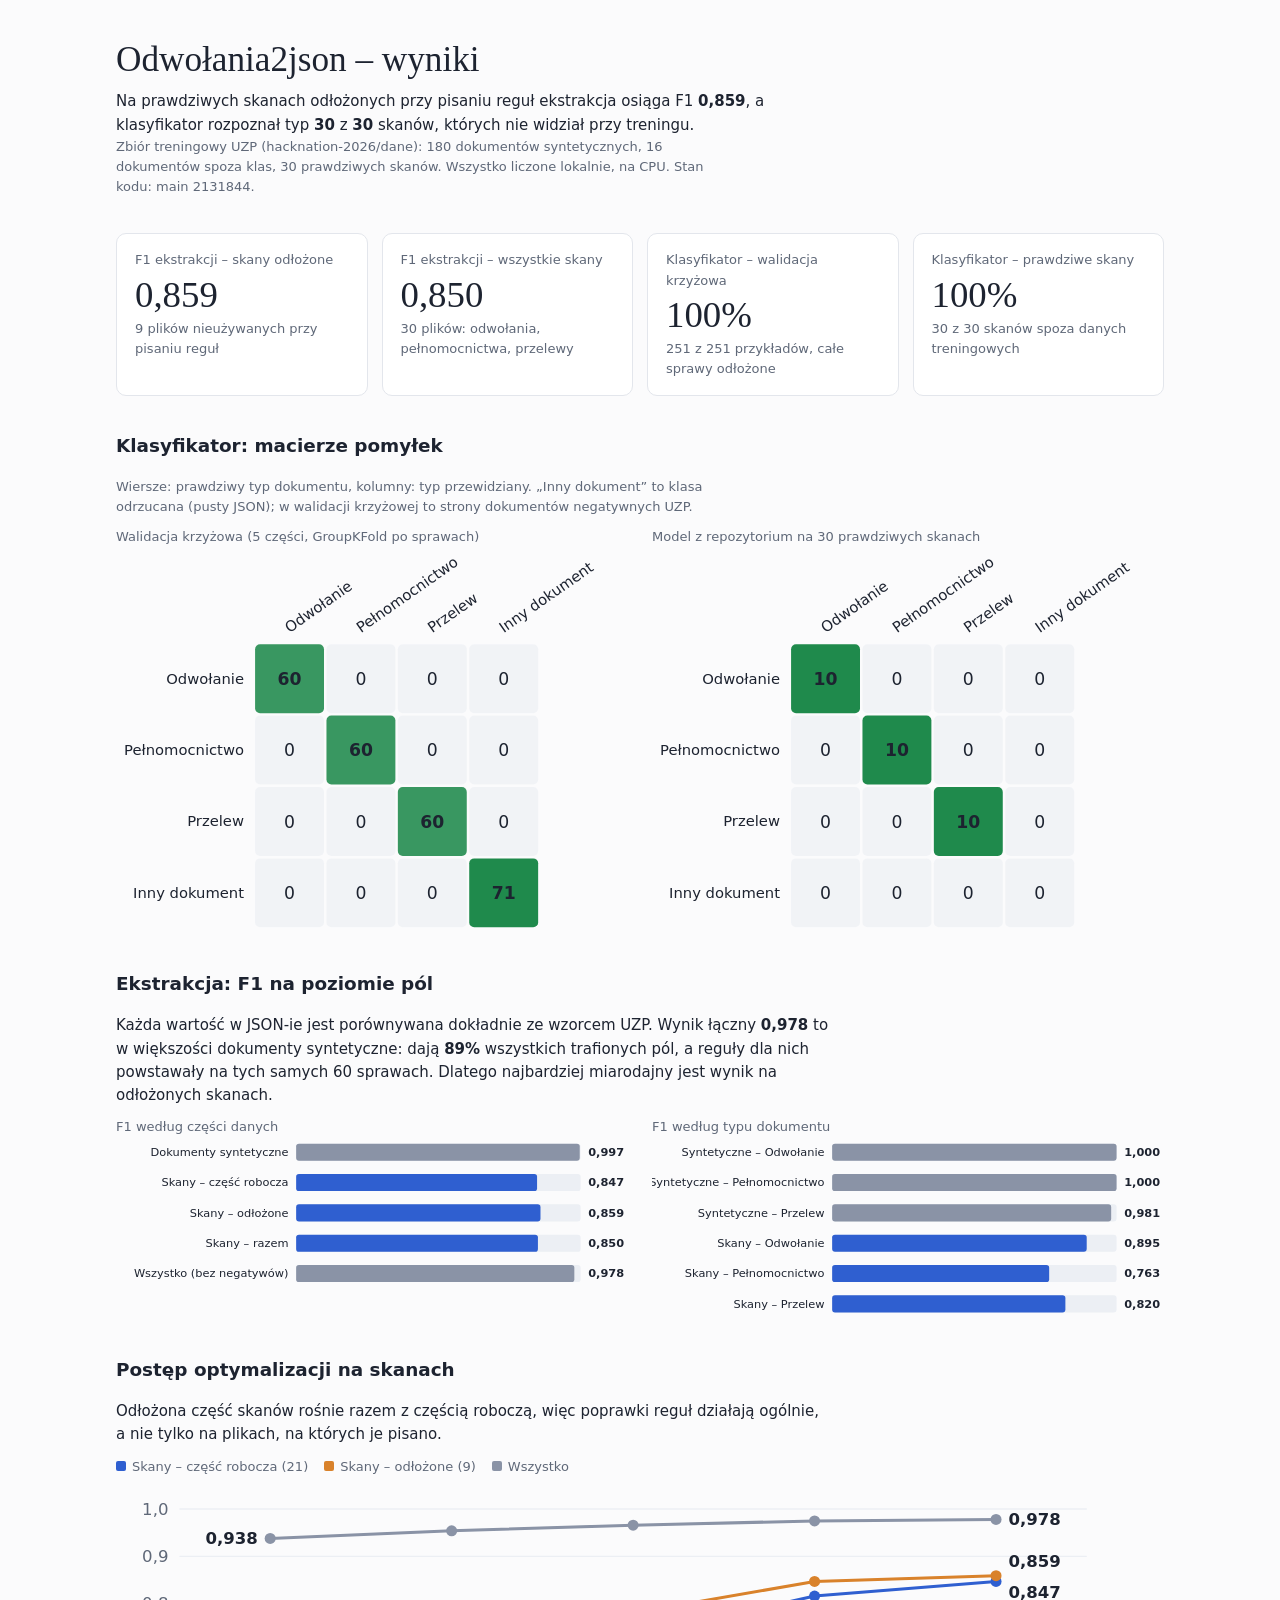
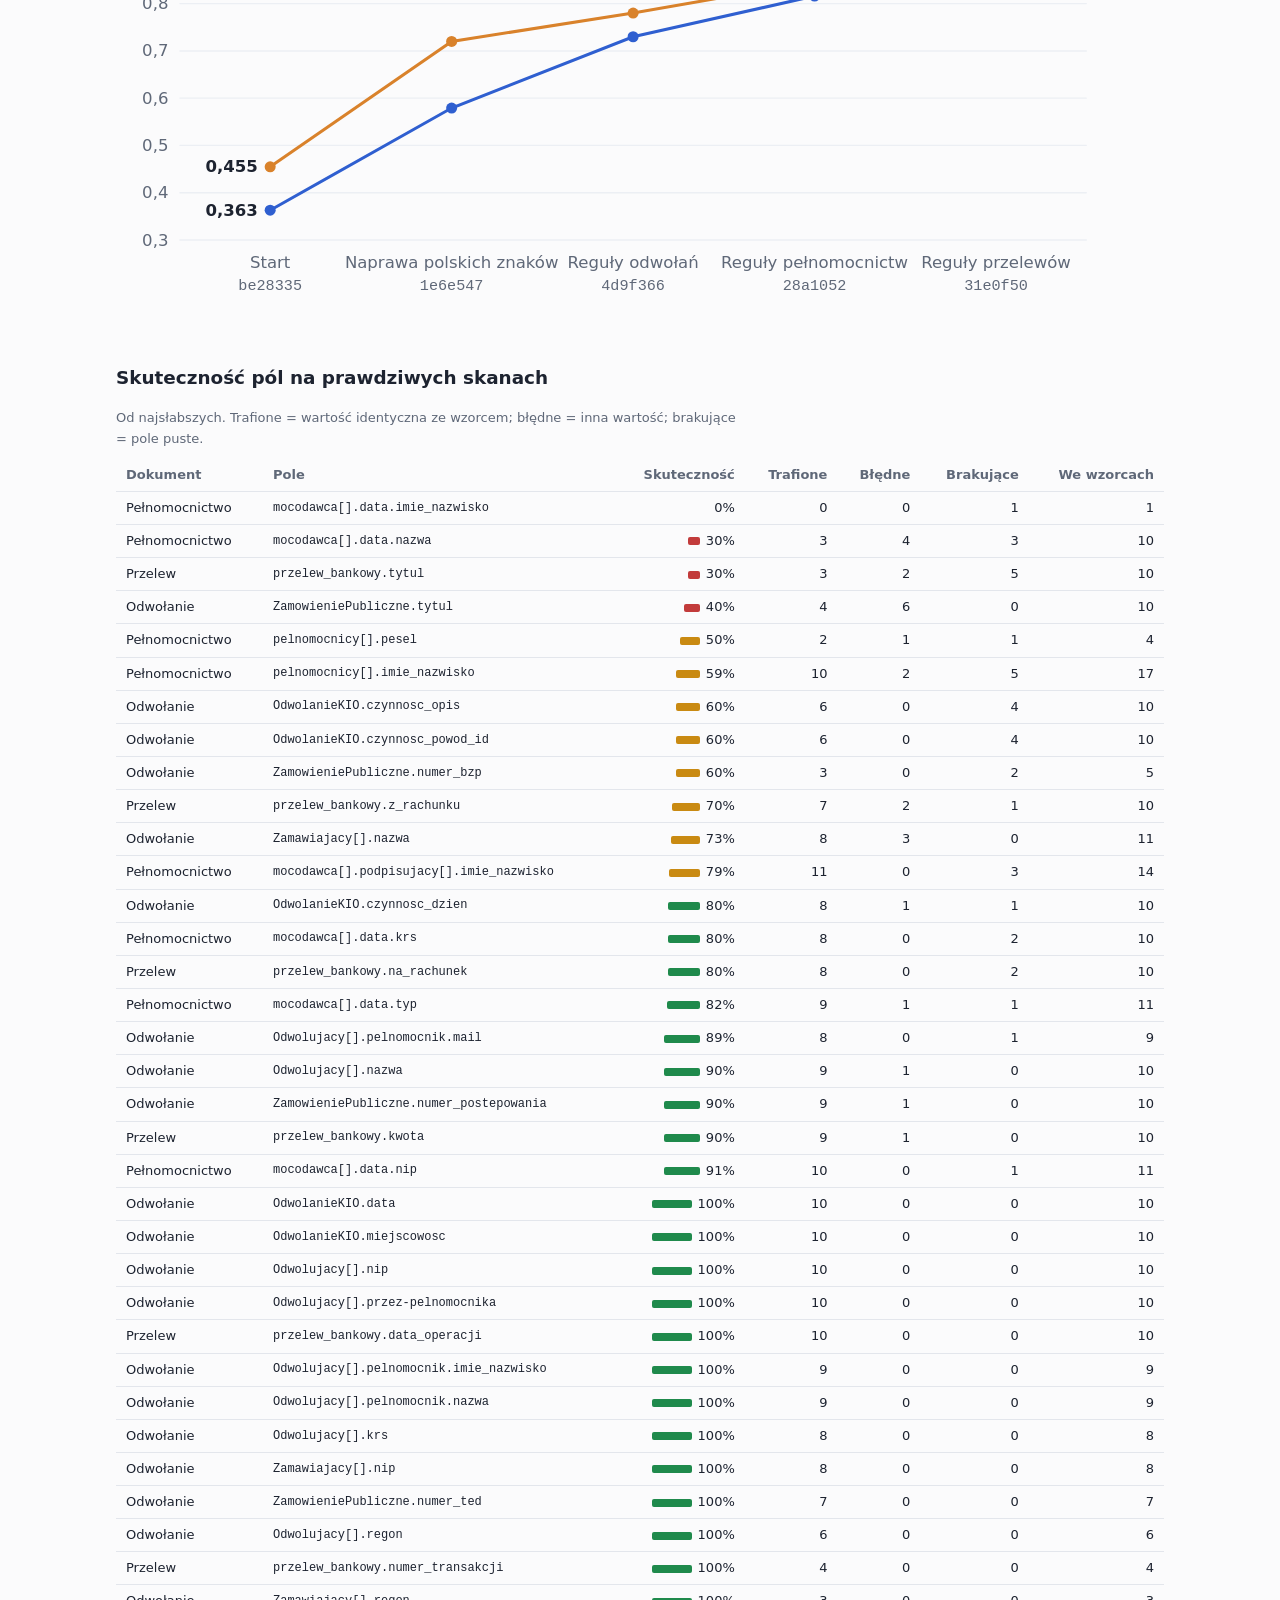
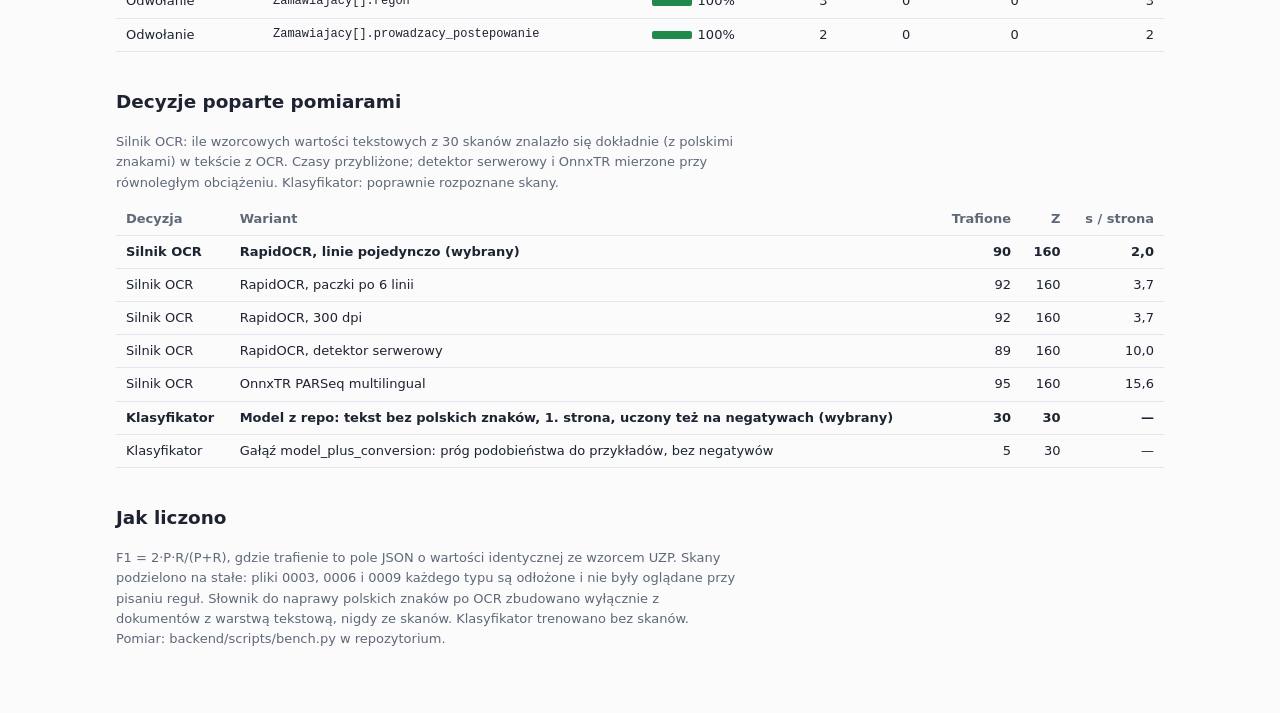
==== docs/wyniki.html @ 72d8d39e "Add results report (docs/wyniki.html): confusion matrices, field-level F1, optimisation progress" ====
<!doctype html>
<html lang="pl">
<head>
<meta charset="utf-8">
<meta name="viewport" content="width=device-width, initial-scale=1">
<title>Odwołania2json – wyniki</title>
<style>
  :root { --bg:#fbfbfc; --panel:#ffffff; --fg:#1d2330; --muted:#5f6878; --line:#e3e6ec; --grid:#eceff4;
    --a1:#2f5fd0; --a2:#8a93a6; --a3:#d9822b; --ok:#1f8a4c; --warn:#c98a12; --bad:#c23b3b;
    --sans: "Segoe UI", system-ui, -apple-system, sans-serif; --serif: Georgia, "Times New Roman", serif; --mono: Consolas, ui-monospace, monospace; }
  @media (prefers-color-scheme: dark) { :root { --bg:#14171d; --panel:#1b1f27; --fg:#e7eaf0; --muted:#9aa3b2; --line:#2c323d; --grid:#262b35;
    --a1:#7aa2ff; --a2:#8d96a8; --a3:#f0a356; --ok:#4cc38a; --warn:#e5b54a; --bad:#f07a7a; } }
  @media print { :root { --bg:#fff; --panel:#fff; } section, .kpis { break-inside: avoid; } }
  * { box-sizing: border-box; }
  body { margin: 0; background: var(--bg); color: var(--fg); font: 15px/1.55 var(--sans); }
  main { max-width: 1080px; margin: 0 auto; padding: 40px 16px 64px; display: flex; flex-direction: column; gap: 36px; }
  h1 { font: 400 clamp(1.6rem, 6vw, 2.2rem)/1.15 var(--serif); margin: 0 0 10px; overflow-wrap: anywhere; }
  h2 { font-size: 1.15rem; margin: 0 0 6px; }
  p { margin: 0; max-width: 75ch; }
  .muted { color: var(--muted); font-size: 13px; }
  .num, .val, td.r { font-variant-numeric: tabular-nums; }
  section { display: flex; flex-direction: column; gap: 10px; }
  .kpis { display: grid; grid-template-columns: repeat(auto-fit, minmax(min(210px, 100%), 1fr)); gap: 14px; }
  .kpi { background: var(--panel); border: 1px solid var(--line); border-radius: 10px; padding: 16px 18px; display: flex; flex-direction: column; gap: 4px; }
  .kpi b { font: 400 2.3rem/1.1 var(--serif); font-variant-numeric: tabular-nums; }
  .kpi span { color: var(--muted); font-size: 13px; }
  .two { display: grid; grid-template-columns: repeat(auto-fit, minmax(min(320px, 100%), 1fr)); gap: 24px; }
  svg { width: 100%; height: auto; display: block; }
  svg text { fill: var(--fg); font: 12px var(--sans); }
  svg .tick { fill: var(--muted); } svg .mono { font-family: var(--mono); font-size: 11px; }
  svg .cell { font-size: 14px; } svg .strong { font-weight: 700; } svg .val { font-weight: 600; }
  .legend { display: flex; flex-wrap: wrap; gap: 16px; font-size: 13px; color: var(--muted); }
  .legend i { display: inline-block; width: 10px; height: 10px; border-radius: 2px; margin-right: 6px; }
  .tablewrap { overflow-x: auto; }
  table { border-collapse: collapse; width: 100%; font-size: 13px; }
  th, td { text-align: left; padding: 6px 10px; border-bottom: 1px solid var(--line); white-space: nowrap; }
  th { color: var(--muted); font-weight: 600; } .r { text-align: right; }
  td.mono { font-family: var(--mono); font-size: 12px; }
  .bar { display: inline-block; height: 8px; border-radius: 2px; margin-right: 6px; vertical-align: middle; }
  tr.chosen td { font-weight: 600; }
</style>
</head>
<body>
<main>
  <header>
    <h1>Odwołania2json – wyniki</h1>
    <p>Na prawdziwych skanach odłożonych przy pisaniu reguł ekstrakcja osiąga F1 <b class="num">0,859</b>, a klasyfikator rozpoznał typ <b class="num">30</b> z <b class="num">30</b> skanów, których nie widział przy treningu.</p>
    <p class="muted">Zbiór treningowy UZP (hacknation-2026/dane): 180 dokumentów syntetycznych, 16 dokumentów spoza klas, 30 prawdziwych skanów. Wszystko liczone lokalnie, na CPU. Stan kodu: main 2131844.</p>
  </header>

  <div class="kpis">
    <div class="kpi"><span>F1 ekstrakcji – skany odłożone</span><b>0,859</b><span>9 plików nieużywanych przy pisaniu reguł</span></div>
    <div class="kpi"><span>F1 ekstrakcji – wszystkie skany</span><b>0,850</b><span>30 plików: odwołania, pełnomocnictwa, przelewy</span></div>
    <div class="kpi"><span>Klasyfikator – walidacja krzyżowa</span><b>100%</b><span>251 z 251 przykładów, całe sprawy odłożone</span></div>
    <div class="kpi"><span>Klasyfikator – prawdziwe skany</span><b>100%</b><span>30 z 30 skanów spoza danych treningowych</span></div>
  </div>

  <section>
    <h2>Klasyfikator: macierze pomyłek</h2>
    <p class="muted">Wiersze: prawdziwy typ dokumentu, kolumny: typ przewidziany. „Inny dokument” to klasa odrzucana (pusty JSON); w walidacji krzyżowej to strony dokumentów negatywnych UZP.</p>
    <div class="two">
      <div><p class="muted">Walidacja krzyżowa (5 części, GroupKFold po sprawach)</p><svg viewBox="0 0 416 314" role="img" aria-label="Macierz pomyłek: Walidacja krzyżowa (dane syntetyczne + negatywy)"><text x="141.0" y="70" transform="rotate(-35 141.0 70)" class="lbl">Odwołanie</text><text x="199.0" y="70" transform="rotate(-35 199.0 70)" class="lbl">Pełnomocnictwo</text><text x="257.0" y="70" transform="rotate(-35 257.0 70)" class="lbl">Przelew</text><text x="315.0" y="70" transform="rotate(-35 315.0 70)" class="lbl">Inny dokument</text><text x="104" y="111.0" text-anchor="end" class="lbl">Odwołanie</text><rect x="113" y="79" width="56" height="56" rx="4" fill="var(--ok)" fill-opacity="0.88"/><text x="141.0" y="112.0" text-anchor="middle" class="cell strong">60</text><rect x="171" y="79" width="56" height="56" rx="4" fill="var(--grid)" fill-opacity="0.60"/><text x="199.0" y="112.0" text-anchor="middle" class="cell">0</text><rect x="229" y="79" width="56" height="56" rx="4" fill="var(--grid)" fill-opacity="0.60"/><text x="257.0" y="112.0" text-anchor="middle" class="cell">0</text><rect x="287" y="79" width="56" height="56" rx="4" fill="var(--grid)" fill-opacity="0.60"/><text x="315.0" y="112.0" text-anchor="middle" class="cell">0</text><text x="104" y="169.0" text-anchor="end" class="lbl">Pełnomocnictwo</text><rect x="113" y="137" width="56" height="56" rx="4" fill="var(--grid)" fill-opacity="0.60"/><text x="141.0" y="170.0" text-anchor="middle" class="cell">0</text><rect x="171" y="137" width="56" height="56" rx="4" fill="var(--ok)" fill-opacity="0.88"/><text x="199.0" y="170.0" text-anchor="middle" class="cell strong">60</text><rect x="229" y="137" width="56" height="56" rx="4" fill="var(--grid)" fill-opacity="0.60"/><text x="257.0" y="170.0" text-anchor="middle" class="cell">0</text><rect x="287" y="137" width="56" height="56" rx="4" fill="var(--grid)" fill-opacity="0.60"/><text x="315.0" y="170.0" text-anchor="middle" class="cell">0</text><text x="104" y="227.0" text-anchor="end" class="lbl">Przelew</text><rect x="113" y="195" width="56" height="56" rx="4" fill="var(--grid)" fill-opacity="0.60"/><text x="141.0" y="228.0" text-anchor="middle" class="cell">0</text><rect x="171" y="195" width="56" height="56" rx="4" fill="var(--grid)" fill-opacity="0.60"/><text x="199.0" y="228.0" text-anchor="middle" class="cell">0</text><rect x="229" y="195" width="56" height="56" rx="4" fill="var(--ok)" fill-opacity="0.88"/><text x="257.0" y="228.0" text-anchor="middle" class="cell strong">60</text><rect x="287" y="195" width="56" height="56" rx="4" fill="var(--grid)" fill-opacity="0.60"/><text x="315.0" y="228.0" text-anchor="middle" class="cell">0</text><text x="104" y="285.0" text-anchor="end" class="lbl">Inny dokument</text><rect x="113" y="253" width="56" height="56" rx="4" fill="var(--grid)" fill-opacity="0.60"/><text x="141.0" y="286.0" text-anchor="middle" class="cell">0</text><rect x="171" y="253" width="56" height="56" rx="4" fill="var(--grid)" fill-opacity="0.60"/><text x="199.0" y="286.0" text-anchor="middle" class="cell">0</text><rect x="229" y="253" width="56" height="56" rx="4" fill="var(--grid)" fill-opacity="0.60"/><text x="257.0" y="286.0" text-anchor="middle" class="cell">0</text><rect x="287" y="253" width="56" height="56" rx="4" fill="var(--ok)" fill-opacity="1.00"/><text x="315.0" y="286.0" text-anchor="middle" class="cell strong">71</text></svg></div>
      <div><p class="muted">Model z repozytorium na 30 prawdziwych skanach</p><svg viewBox="0 0 416 314" role="img" aria-label="Macierz pomyłek: Prawdziwe skany (niewidziane przy treningu)"><text x="141.0" y="70" transform="rotate(-35 141.0 70)" class="lbl">Odwołanie</text><text x="199.0" y="70" transform="rotate(-35 199.0 70)" class="lbl">Pełnomocnictwo</text><text x="257.0" y="70" transform="rotate(-35 257.0 70)" class="lbl">Przelew</text><text x="315.0" y="70" transform="rotate(-35 315.0 70)" class="lbl">Inny dokument</text><text x="104" y="111.0" text-anchor="end" class="lbl">Odwołanie</text><rect x="113" y="79" width="56" height="56" rx="4" fill="var(--ok)" fill-opacity="1.00"/><text x="141.0" y="112.0" text-anchor="middle" class="cell strong">10</text><rect x="171" y="79" width="56" height="56" rx="4" fill="var(--grid)" fill-opacity="0.60"/><text x="199.0" y="112.0" text-anchor="middle" class="cell">0</text><rect x="229" y="79" width="56" height="56" rx="4" fill="var(--grid)" fill-opacity="0.60"/><text x="257.0" y="112.0" text-anchor="middle" class="cell">0</text><rect x="287" y="79" width="56" height="56" rx="4" fill="var(--grid)" fill-opacity="0.60"/><text x="315.0" y="112.0" text-anchor="middle" class="cell">0</text><text x="104" y="169.0" text-anchor="end" class="lbl">Pełnomocnictwo</text><rect x="113" y="137" width="56" height="56" rx="4" fill="var(--grid)" fill-opacity="0.60"/><text x="141.0" y="170.0" text-anchor="middle" class="cell">0</text><rect x="171" y="137" width="56" height="56" rx="4" fill="var(--ok)" fill-opacity="1.00"/><text x="199.0" y="170.0" text-anchor="middle" class="cell strong">10</text><rect x="229" y="137" width="56" height="56" rx="4" fill="var(--grid)" fill-opacity="0.60"/><text x="257.0" y="170.0" text-anchor="middle" class="cell">0</text><rect x="287" y="137" width="56" height="56" rx="4" fill="var(--grid)" fill-opacity="0.60"/><text x="315.0" y="170.0" text-anchor="middle" class="cell">0</text><text x="104" y="227.0" text-anchor="end" class="lbl">Przelew</text><rect x="113" y="195" width="56" height="56" rx="4" fill="var(--grid)" fill-opacity="0.60"/><text x="141.0" y="228.0" text-anchor="middle" class="cell">0</text><rect x="171" y="195" width="56" height="56" rx="4" fill="var(--grid)" fill-opacity="0.60"/><text x="199.0" y="228.0" text-anchor="middle" class="cell">0</text><rect x="229" y="195" width="56" height="56" rx="4" fill="var(--ok)" fill-opacity="1.00"/><text x="257.0" y="228.0" text-anchor="middle" class="cell strong">10</text><rect x="287" y="195" width="56" height="56" rx="4" fill="var(--grid)" fill-opacity="0.60"/><text x="315.0" y="228.0" text-anchor="middle" class="cell">0</text><text x="104" y="285.0" text-anchor="end" class="lbl">Inny dokument</text><rect x="113" y="253" width="56" height="56" rx="4" fill="var(--grid)" fill-opacity="0.60"/><text x="141.0" y="286.0" text-anchor="middle" class="cell">0</text><rect x="171" y="253" width="56" height="56" rx="4" fill="var(--grid)" fill-opacity="0.60"/><text x="199.0" y="286.0" text-anchor="middle" class="cell">0</text><rect x="229" y="253" width="56" height="56" rx="4" fill="var(--grid)" fill-opacity="0.60"/><text x="257.0" y="286.0" text-anchor="middle" class="cell">0</text><rect x="287" y="253" width="56" height="56" rx="4" fill="var(--grid)" fill-opacity="0.60"/><text x="315.0" y="286.0" text-anchor="middle" class="cell">0</text></svg></div>
    </div>
  </section>

  <section>
    <h2>Ekstrakcja: F1 na poziomie pól</h2>
    <p>Każda wartość w JSON-ie jest porównywana dokładnie ze wzorcem UZP. Wynik łączny <b class="num">0,978</b> to w większości dokumenty syntetyczne: dają <b class="num">89%</b> wszystkich trafionych pól, a reguły dla nich powstawały na tych samych 60 sprawach. Dlatego najbardziej miarodajny jest wynik na odłożonych skanach.</p>
    <div class="two">
      <div><p class="muted">F1 według części danych</p><svg viewBox="0 0 540 160" role="img" aria-label="F1 według części danych"><text x="182" y="20.0" text-anchor="end" class="lbl">Dokumenty syntetyczne</text><rect x="190" y="7" width="300" height="18" rx="3" fill="var(--grid)"/><rect x="190" y="7" width="299.1" height="18" rx="3" fill="var(--a2)"><title>Dokumenty syntetyczne: F1 0,997, P 0,997, R 0,997</title></rect><text x="498" y="20.0" class="val">0,997</text><text x="182" y="52.0" text-anchor="end" class="lbl">Skany – część robocza</text><rect x="190" y="39" width="300" height="18" rx="3" fill="var(--grid)"/><rect x="190" y="39" width="254.1" height="18" rx="3" fill="var(--a1)"><title>Skany – część robocza: F1 0,847, P 0,902, R 0,798</title></rect><text x="498" y="52.0" class="val">0,847</text><text x="182" y="84.0" text-anchor="end" class="lbl">Skany – odłożone</text><rect x="190" y="71" width="300" height="18" rx="3" fill="var(--grid)"/><rect x="190" y="71" width="257.7" height="18" rx="3" fill="var(--a1)"><title>Skany – odłożone: F1 0,859, P 0,924, R 0,802</title></rect><text x="498" y="84.0" class="val">0,859</text><text x="182" y="116.0" text-anchor="end" class="lbl">Skany – razem</text><rect x="190" y="103" width="300" height="18" rx="3" fill="var(--grid)"/><rect x="190" y="103" width="255.0" height="18" rx="3" fill="var(--a1)"><title>Skany – razem: F1 0,850, P 0,908, R 0,799</title></rect><text x="498" y="116.0" class="val">0,850</text><text x="182" y="148.0" text-anchor="end" class="lbl">Wszystko (bez negatywów)</text><rect x="190" y="135" width="300" height="18" rx="3" fill="var(--grid)"/><rect x="190" y="135" width="293.4" height="18" rx="3" fill="var(--a2)"><title>Wszystko (bez negatywów): F1 0,978, P 0,986, R 0,971</title></rect><text x="498" y="148.0" class="val">0,978</text></svg></div>
      <div><p class="muted">F1 według typu dokumentu</p><svg viewBox="0 0 540 192" role="img" aria-label="F1 według typu dokumentu"><text x="182" y="20.0" text-anchor="end" class="lbl">Syntetyczne – Odwołanie</text><rect x="190" y="7" width="300" height="18" rx="3" fill="var(--grid)"/><rect x="190" y="7" width="300.0" height="18" rx="3" fill="var(--a2)"><title>Syntetyczne – Odwołanie: F1 1,000, P 1,000, R 1,000</title></rect><text x="498" y="20.0" class="val">1,000</text><text x="182" y="52.0" text-anchor="end" class="lbl">Syntetyczne – Pełnomocnictwo</text><rect x="190" y="39" width="300" height="18" rx="3" fill="var(--grid)"/><rect x="190" y="39" width="300.0" height="18" rx="3" fill="var(--a2)"><title>Syntetyczne – Pełnomocnictwo: F1 1,000, P 1,000, R 1,000</title></rect><text x="498" y="52.0" class="val">1,000</text><text x="182" y="84.0" text-anchor="end" class="lbl">Syntetyczne – Przelew</text><rect x="190" y="71" width="300" height="18" rx="3" fill="var(--grid)"/><rect x="190" y="71" width="294.3" height="18" rx="3" fill="var(--a2)"><title>Syntetyczne – Przelew: F1 0,981, P 0,981, R 0,981</title></rect><text x="498" y="84.0" class="val">0,981</text><text x="182" y="116.0" text-anchor="end" class="lbl">Skany – Odwołanie</text><rect x="190" y="103" width="300" height="18" rx="3" fill="var(--grid)"/><rect x="190" y="103" width="268.5" height="18" rx="3" fill="var(--a1)"><title>Skany – Odwołanie: F1 0,895, P 0,927, R 0,864</title></rect><text x="498" y="116.0" class="val">0,895</text><text x="182" y="148.0" text-anchor="end" class="lbl">Skany – Pełnomocnictwo</text><rect x="190" y="135" width="300" height="18" rx="3" fill="var(--grid)"/><rect x="190" y="135" width="228.9" height="18" rx="3" fill="var(--a1)"><title>Skany – Pełnomocnictwo: F1 0,763, P 0,869, R 0,679</title></rect><text x="498" y="148.0" class="val">0,763</text><text x="182" y="180.0" text-anchor="end" class="lbl">Skany – Przelew</text><rect x="190" y="167" width="300" height="18" rx="3" fill="var(--grid)"/><rect x="190" y="167" width="246.0" height="18" rx="3" fill="var(--a1)"><title>Skany – Przelew: F1 0,820, P 0,891, R 0,759</title></rect><text x="498" y="180.0" class="val">0,820</text></svg></div>
    </div>
  </section>

  <section>
    <h2>Postęp optymalizacji na skanach</h2>
    <p>Odłożona część skanów rośnie razem z częścią roboczą, więc poprawki reguł działają ogólnie, a nie tylko na plikach, na których je pisano.</p>
    <div class="legend"><span><i style="background:var(--a1)"></i>Skany – część robocza (21)</span><span><i style="background:var(--a3)"></i>Skany – odłożone (9)</span><span><i style="background:var(--a2)"></i>Wszystko</span></div>
    <svg viewBox="0 0 760 320" role="img" aria-label="F1 na skanach po kolejnych krokach optymalizacji"><line x1="46" x2="704" y1="256.0" y2="256.0" stroke="var(--grid)"/><text x="38" y="260.0" text-anchor="end" class="tick">0,3</text><line x1="46" x2="704" y1="221.7" y2="221.7" stroke="var(--grid)"/><text x="38" y="225.7" text-anchor="end" class="tick">0,4</text><line x1="46" x2="704" y1="187.4" y2="187.4" stroke="var(--grid)"/><text x="38" y="191.4" text-anchor="end" class="tick">0,5</text><line x1="46" x2="704" y1="153.1" y2="153.1" stroke="var(--grid)"/><text x="38" y="157.1" text-anchor="end" class="tick">0,6</text><line x1="46" x2="704" y1="118.9" y2="118.9" stroke="var(--grid)"/><text x="38" y="122.9" text-anchor="end" class="tick">0,7</text><line x1="46" x2="704" y1="84.6" y2="84.6" stroke="var(--grid)"/><text x="38" y="88.6" text-anchor="end" class="tick">0,8</text><line x1="46" x2="704" y1="50.3" y2="50.3" stroke="var(--grid)"/><text x="38" y="54.3" text-anchor="end" class="tick">0,9</text><line x1="46" x2="704" y1="16.0" y2="16.0" stroke="var(--grid)"/><text x="38" y="20.0" text-anchor="end" class="tick">1,0</text><text x="111.8" y="276" text-anchor="middle" class="tick">Start</text><text x="111.8" y="292" text-anchor="middle" class="tick mono">be28335</text><text x="243.4" y="276" text-anchor="middle" class="tick">Naprawa polskich znaków</text><text x="243.4" y="292" text-anchor="middle" class="tick mono">1e6e547</text><text x="375.0" y="276" text-anchor="middle" class="tick">Reguły odwołań</text><text x="375.0" y="292" text-anchor="middle" class="tick mono">4d9f366</text><text x="506.6" y="276" text-anchor="middle" class="tick">Reguły pełnomocnictw</text><text x="506.6" y="292" text-anchor="middle" class="tick mono">28a1052</text><text x="638.2" y="276" text-anchor="middle" class="tick">Reguły przelewów</text><text x="638.2" y="292" text-anchor="middle" class="tick mono">31e0f50</text><polyline points="111.8,234.4 243.4,160.3 375.0,108.6 506.6,79.1 638.2,68.5" fill="none" stroke="var(--a1)" stroke-width="2.2"/><circle cx="111.8" cy="234.4" r="4" fill="var(--a1)"><title>Start (po połączeniu gałęzi): 0,363</title></circle><circle cx="243.4" cy="160.3" r="4" fill="var(--a1)"><title>Naprawa polskich znaków po OCR: 0,579</title></circle><circle cx="375.0" cy="108.6" r="4" fill="var(--a1)"><title>Reguły odwołań dla skanów: 0,730</title></circle><circle cx="506.6" cy="79.1" r="4" fill="var(--a1)"><title>Reguły pełnomocnictw: 0,816</title></circle><circle cx="638.2" cy="68.5" r="4" fill="var(--a1)"><title>Reguły przelewów: 0,847</title></circle><text x="647.2" y="80.5" class="val">0,847</text><text x="102.8" y="238.4" text-anchor="end" class="val">0,363</text><polyline points="111.8,202.9 243.4,112.0 375.0,91.4 506.6,68.5 638.2,64.3" fill="none" stroke="var(--a3)" stroke-width="2.2"/><circle cx="111.8" cy="202.9" r="4" fill="var(--a3)"><title>Start (po połączeniu gałęzi): 0,455</title></circle><circle cx="243.4" cy="112.0" r="4" fill="var(--a3)"><title>Naprawa polskich znaków po OCR: 0,720</title></circle><circle cx="375.0" cy="91.4" r="4" fill="var(--a3)"><title>Reguły odwołań dla skanów: 0,780</title></circle><circle cx="506.6" cy="68.5" r="4" fill="var(--a3)"><title>Reguły pełnomocnictw: 0,847</title></circle><circle cx="638.2" cy="64.3" r="4" fill="var(--a3)"><title>Reguły przelewów: 0,859</title></circle><text x="647.2" y="58.3" class="val">0,859</text><text x="102.8" y="206.9" text-anchor="end" class="val">0,455</text><polyline points="111.8,37.3 243.4,31.8 375.0,27.7 506.6,24.6 638.2,23.5" fill="none" stroke="var(--a2)" stroke-width="2.2"/><circle cx="111.8" cy="37.3" r="4" fill="var(--a2)"><title>Start (po połączeniu gałęzi): 0,938</title></circle><circle cx="243.4" cy="31.8" r="4" fill="var(--a2)"><title>Naprawa polskich znaków po OCR: 0,954</title></circle><circle cx="375.0" cy="27.7" r="4" fill="var(--a2)"><title>Reguły odwołań dla skanów: 0,966</title></circle><circle cx="506.6" cy="24.6" r="4" fill="var(--a2)"><title>Reguły pełnomocnictw: 0,975</title></circle><circle cx="638.2" cy="23.5" r="4" fill="var(--a2)"><title>Reguły przelewów: 0,978</title></circle><text x="647.2" y="27.5" class="val">0,978</text><text x="102.8" y="41.3" text-anchor="end" class="val">0,938</text></svg>
  </section>

  <section>
    <h2>Skuteczność pól na prawdziwych skanach</h2>
    <p class="muted">Od najsłabszych. Trafione = wartość identyczna ze wzorcem; błędne = inna wartość; brakujące = pole puste.</p>
    <div class="tablewrap"><table>
      <thead><tr><th>Dokument</th><th>Pole</th><th class="r">Skuteczność</th><th class="r">Trafione</th><th class="r">Błędne</th><th class="r">Brakujące</th><th class="r">We wzorcach</th></tr></thead>
      <tbody><tr><td>Pełnomocnictwo</td><td class="mono">mocodawca[].data.imie_nazwisko</td><td class="r"><span class="bar" style="width:0px;background:var(--bad)"></span>0%</td><td class="r">0</td><td class="r">0</td><td class="r">1</td><td class="r">1</td></tr><tr><td>Pełnomocnictwo</td><td class="mono">mocodawca[].data.nazwa</td><td class="r"><span class="bar" style="width:12px;background:var(--bad)"></span>30%</td><td class="r">3</td><td class="r">4</td><td class="r">3</td><td class="r">10</td></tr><tr><td>Przelew</td><td class="mono">przelew_bankowy.tytul</td><td class="r"><span class="bar" style="width:12px;background:var(--bad)"></span>30%</td><td class="r">3</td><td class="r">2</td><td class="r">5</td><td class="r">10</td></tr><tr><td>Odwołanie</td><td class="mono">ZamowieniePubliczne.tytul</td><td class="r"><span class="bar" style="width:16px;background:var(--bad)"></span>40%</td><td class="r">4</td><td class="r">6</td><td class="r">0</td><td class="r">10</td></tr><tr><td>Pełnomocnictwo</td><td class="mono">pelnomocnicy[].pesel</td><td class="r"><span class="bar" style="width:20px;background:var(--warn)"></span>50%</td><td class="r">2</td><td class="r">1</td><td class="r">1</td><td class="r">4</td></tr><tr><td>Pełnomocnictwo</td><td class="mono">pelnomocnicy[].imie_nazwisko</td><td class="r"><span class="bar" style="width:24px;background:var(--warn)"></span>59%</td><td class="r">10</td><td class="r">2</td><td class="r">5</td><td class="r">17</td></tr><tr><td>Odwołanie</td><td class="mono">OdwolanieKIO.czynnosc_opis</td><td class="r"><span class="bar" style="width:24px;background:var(--warn)"></span>60%</td><td class="r">6</td><td class="r">0</td><td class="r">4</td><td class="r">10</td></tr><tr><td>Odwołanie</td><td class="mono">OdwolanieKIO.czynnosc_powod_id</td><td class="r"><span class="bar" style="width:24px;background:var(--warn)"></span>60%</td><td class="r">6</td><td class="r">0</td><td class="r">4</td><td class="r">10</td></tr><tr><td>Odwołanie</td><td class="mono">ZamowieniePubliczne.numer_bzp</td><td class="r"><span class="bar" style="width:24px;background:var(--warn)"></span>60%</td><td class="r">3</td><td class="r">0</td><td class="r">2</td><td class="r">5</td></tr><tr><td>Przelew</td><td class="mono">przelew_bankowy.z_rachunku</td><td class="r"><span class="bar" style="width:28px;background:var(--warn)"></span>70%</td><td class="r">7</td><td class="r">2</td><td class="r">1</td><td class="r">10</td></tr><tr><td>Odwołanie</td><td class="mono">Zamawiajacy[].nazwa</td><td class="r"><span class="bar" style="width:29px;background:var(--warn)"></span>73%</td><td class="r">8</td><td class="r">3</td><td class="r">0</td><td class="r">11</td></tr><tr><td>Pełnomocnictwo</td><td class="mono">mocodawca[].podpisujacy[].imie_nazwisko</td><td class="r"><span class="bar" style="width:31px;background:var(--warn)"></span>79%</td><td class="r">11</td><td class="r">0</td><td class="r">3</td><td class="r">14</td></tr><tr><td>Odwołanie</td><td class="mono">OdwolanieKIO.czynnosc_dzien</td><td class="r"><span class="bar" style="width:32px;background:var(--ok)"></span>80%</td><td class="r">8</td><td class="r">1</td><td class="r">1</td><td class="r">10</td></tr><tr><td>Pełnomocnictwo</td><td class="mono">mocodawca[].data.krs</td><td class="r"><span class="bar" style="width:32px;background:var(--ok)"></span>80%</td><td class="r">8</td><td class="r">0</td><td class="r">2</td><td class="r">10</td></tr><tr><td>Przelew</td><td class="mono">przelew_bankowy.na_rachunek</td><td class="r"><span class="bar" style="width:32px;background:var(--ok)"></span>80%</td><td class="r">8</td><td class="r">0</td><td class="r">2</td><td class="r">10</td></tr><tr><td>Pełnomocnictwo</td><td class="mono">mocodawca[].data.typ</td><td class="r"><span class="bar" style="width:33px;background:var(--ok)"></span>82%</td><td class="r">9</td><td class="r">1</td><td class="r">1</td><td class="r">11</td></tr><tr><td>Odwołanie</td><td class="mono">Odwolujacy[].pelnomocnik.mail</td><td class="r"><span class="bar" style="width:36px;background:var(--ok)"></span>89%</td><td class="r">8</td><td class="r">0</td><td class="r">1</td><td class="r">9</td></tr><tr><td>Odwołanie</td><td class="mono">Odwolujacy[].nazwa</td><td class="r"><span class="bar" style="width:36px;background:var(--ok)"></span>90%</td><td class="r">9</td><td class="r">1</td><td class="r">0</td><td class="r">10</td></tr><tr><td>Odwołanie</td><td class="mono">ZamowieniePubliczne.numer_postepowania</td><td class="r"><span class="bar" style="width:36px;background:var(--ok)"></span>90%</td><td class="r">9</td><td class="r">1</td><td class="r">0</td><td class="r">10</td></tr><tr><td>Przelew</td><td class="mono">przelew_bankowy.kwota</td><td class="r"><span class="bar" style="width:36px;background:var(--ok)"></span>90%</td><td class="r">9</td><td class="r">1</td><td class="r">0</td><td class="r">10</td></tr><tr><td>Pełnomocnictwo</td><td class="mono">mocodawca[].data.nip</td><td class="r"><span class="bar" style="width:36px;background:var(--ok)"></span>91%</td><td class="r">10</td><td class="r">0</td><td class="r">1</td><td class="r">11</td></tr><tr><td>Odwołanie</td><td class="mono">OdwolanieKIO.data</td><td class="r"><span class="bar" style="width:40px;background:var(--ok)"></span>100%</td><td class="r">10</td><td class="r">0</td><td class="r">0</td><td class="r">10</td></tr><tr><td>Odwołanie</td><td class="mono">OdwolanieKIO.miejscowosc</td><td class="r"><span class="bar" style="width:40px;background:var(--ok)"></span>100%</td><td class="r">10</td><td class="r">0</td><td class="r">0</td><td class="r">10</td></tr><tr><td>Odwołanie</td><td class="mono">Odwolujacy[].nip</td><td class="r"><span class="bar" style="width:40px;background:var(--ok)"></span>100%</td><td class="r">10</td><td class="r">0</td><td class="r">0</td><td class="r">10</td></tr><tr><td>Odwołanie</td><td class="mono">Odwolujacy[].przez-pelnomocnika</td><td class="r"><span class="bar" style="width:40px;background:var(--ok)"></span>100%</td><td class="r">10</td><td class="r">0</td><td class="r">0</td><td class="r">10</td></tr><tr><td>Przelew</td><td class="mono">przelew_bankowy.data_operacji</td><td class="r"><span class="bar" style="width:40px;background:var(--ok)"></span>100%</td><td class="r">10</td><td class="r">0</td><td class="r">0</td><td class="r">10</td></tr><tr><td>Odwołanie</td><td class="mono">Odwolujacy[].pelnomocnik.imie_nazwisko</td><td class="r"><span class="bar" style="width:40px;background:var(--ok)"></span>100%</td><td class="r">9</td><td class="r">0</td><td class="r">0</td><td class="r">9</td></tr><tr><td>Odwołanie</td><td class="mono">Odwolujacy[].pelnomocnik.nazwa</td><td class="r"><span class="bar" style="width:40px;background:var(--ok)"></span>100%</td><td class="r">9</td><td class="r">0</td><td class="r">0</td><td class="r">9</td></tr><tr><td>Odwołanie</td><td class="mono">Odwolujacy[].krs</td><td class="r"><span class="bar" style="width:40px;background:var(--ok)"></span>100%</td><td class="r">8</td><td class="r">0</td><td class="r">0</td><td class="r">8</td></tr><tr><td>Odwołanie</td><td class="mono">Zamawiajacy[].nip</td><td class="r"><span class="bar" style="width:40px;background:var(--ok)"></span>100%</td><td class="r">8</td><td class="r">0</td><td class="r">0</td><td class="r">8</td></tr><tr><td>Odwołanie</td><td class="mono">ZamowieniePubliczne.numer_ted</td><td class="r"><span class="bar" style="width:40px;background:var(--ok)"></span>100%</td><td class="r">7</td><td class="r">0</td><td class="r">0</td><td class="r">7</td></tr><tr><td>Odwołanie</td><td class="mono">Odwolujacy[].regon</td><td class="r"><span class="bar" style="width:40px;background:var(--ok)"></span>100%</td><td class="r">6</td><td class="r">0</td><td class="r">0</td><td class="r">6</td></tr><tr><td>Przelew</td><td class="mono">przelew_bankowy.numer_transakcji</td><td class="r"><span class="bar" style="width:40px;background:var(--ok)"></span>100%</td><td class="r">4</td><td class="r">0</td><td class="r">0</td><td class="r">4</td></tr><tr><td>Odwołanie</td><td class="mono">Zamawiajacy[].regon</td><td class="r"><span class="bar" style="width:40px;background:var(--ok)"></span>100%</td><td class="r">3</td><td class="r">0</td><td class="r">0</td><td class="r">3</td></tr><tr><td>Odwołanie</td><td class="mono">Zamawiajacy[].prowadzacy_postepowanie</td><td class="r"><span class="bar" style="width:40px;background:var(--ok)"></span>100%</td><td class="r">2</td><td class="r">0</td><td class="r">0</td><td class="r">2</td></tr></tbody>
    </table></div>
  </section>

  <section>
    <h2>Decyzje poparte pomiarami</h2>
    <p class="muted">Silnik OCR: ile wzorcowych wartości tekstowych z 30 skanów znalazło się dokładnie (z polskimi znakami) w tekście z OCR. Czasy przybliżone; detektor serwerowy i OnnxTR mierzone przy równoległym obciążeniu. Klasyfikator: poprawnie rozpoznane skany.</p>
    <div class="tablewrap"><table>
      <thead><tr><th>Decyzja</th><th>Wariant</th><th class="r">Trafione</th><th class="r">Z</th><th class="r">s / strona</th></tr></thead>
      <tbody><tr class="chosen"><td>Silnik OCR</td><td>RapidOCR, linie pojedynczo (wybrany)</td><td class="r">90</td><td class="r">160</td><td class="r">2,0</td></tr><tr class=""><td>Silnik OCR</td><td>RapidOCR, paczki po 6 linii</td><td class="r">92</td><td class="r">160</td><td class="r">3,7</td></tr><tr class=""><td>Silnik OCR</td><td>RapidOCR, 300 dpi</td><td class="r">92</td><td class="r">160</td><td class="r">3,7</td></tr><tr class=""><td>Silnik OCR</td><td>RapidOCR, detektor serwerowy</td><td class="r">89</td><td class="r">160</td><td class="r">10,0</td></tr><tr class=""><td>Silnik OCR</td><td>OnnxTR PARSeq multilingual</td><td class="r">95</td><td class="r">160</td><td class="r">15,6</td></tr><tr class="chosen"><td>Klasyfikator</td><td>Model z repo: tekst bez polskich znaków, 1. strona, uczony też na negatywach (wybrany)</td><td class="r">30</td><td class="r">30</td><td class="r">—</td></tr><tr class=""><td>Klasyfikator</td><td>Gałąź model_plus_conversion: próg podobieństwa do przykładów, bez negatywów</td><td class="r">5</td><td class="r">30</td><td class="r">—</td></tr></tbody>
    </table></div>
  </section>

  <section>
    <h2>Jak liczono</h2>
    <p class="muted">F1 = 2·P·R/(P+R), gdzie trafienie to pole JSON o wartości identycznej ze wzorcem UZP. Skany podzielono na stałe: pliki 0003, 0006 i 0009 każdego typu są odłożone i nie były oglądane przy pisaniu reguł. Słownik do naprawy polskich znaków po OCR zbudowano wyłącznie z dokumentów z warstwą tekstową, nigdy ze skanów. Klasyfikator trenowano bez skanów. Pomiar: backend/scripts/bench.py w repozytorium.</p>
  </section>
</main>
</body>
</html>
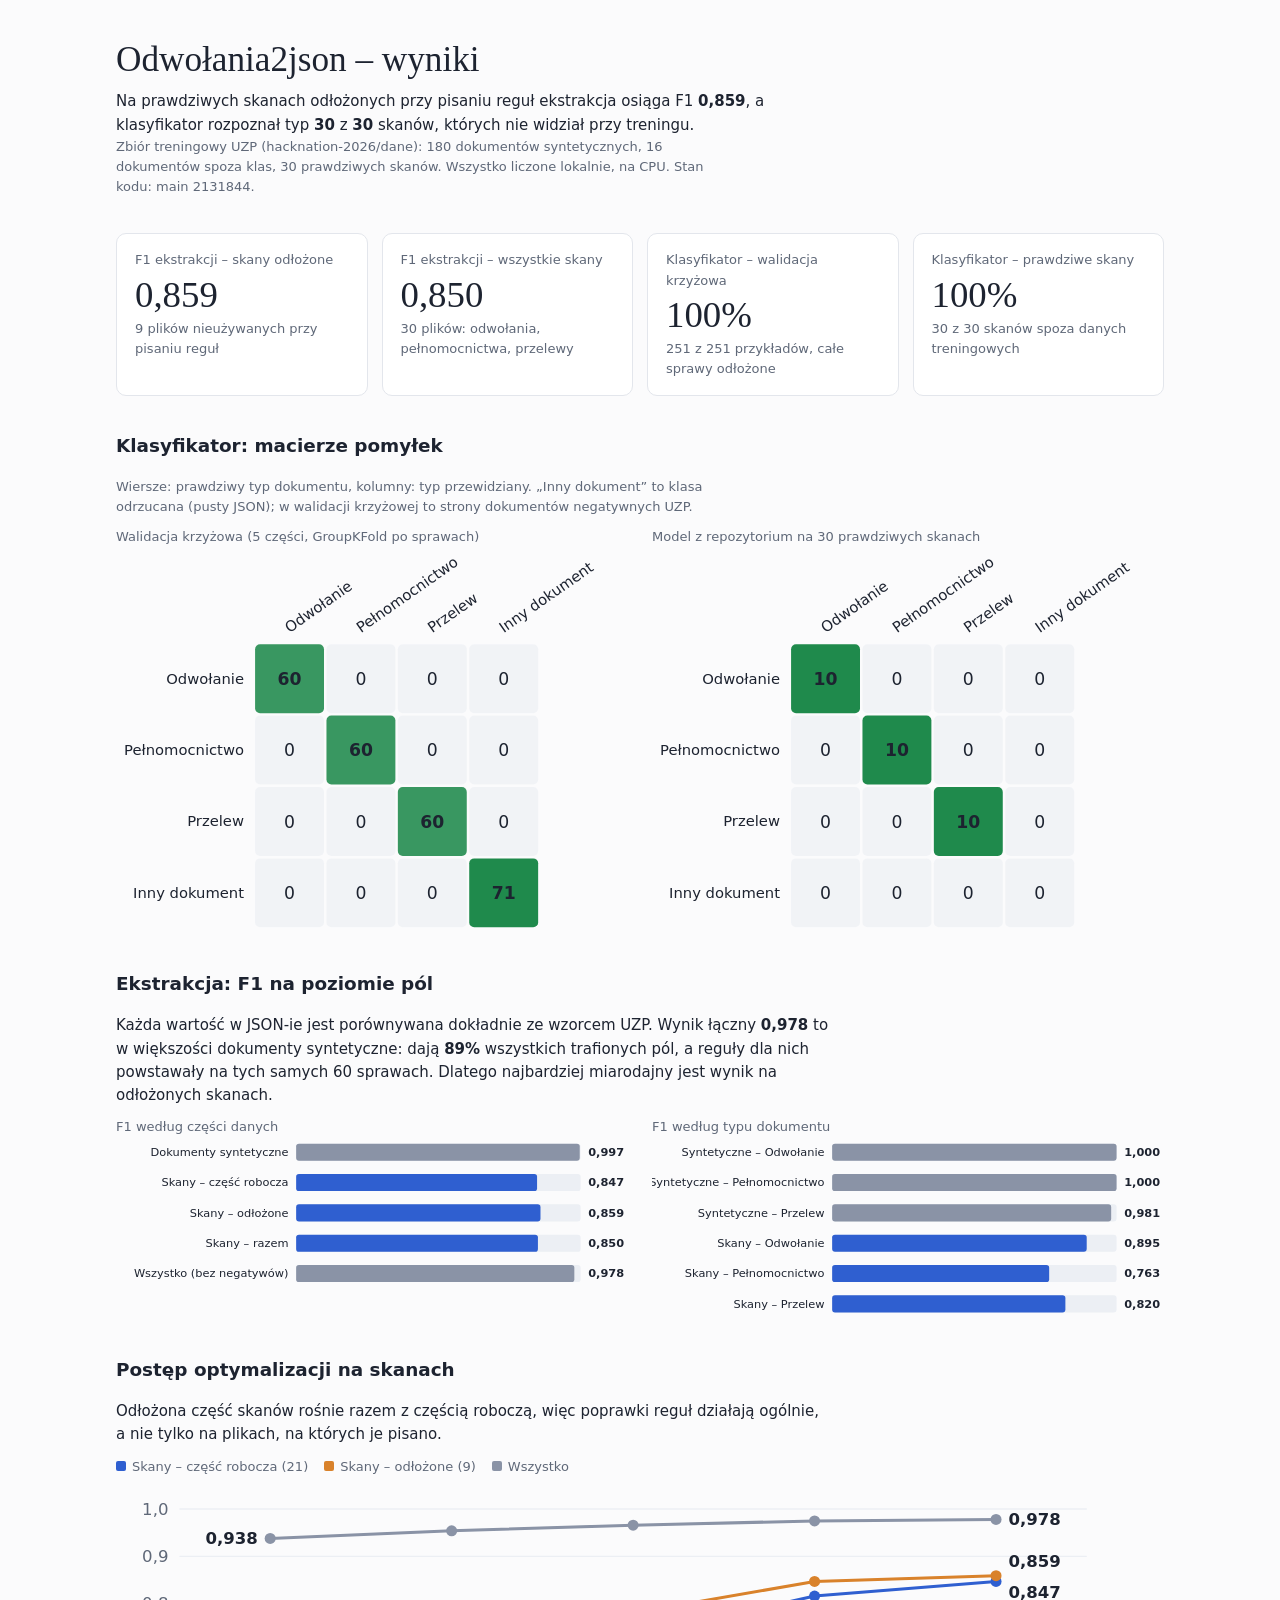
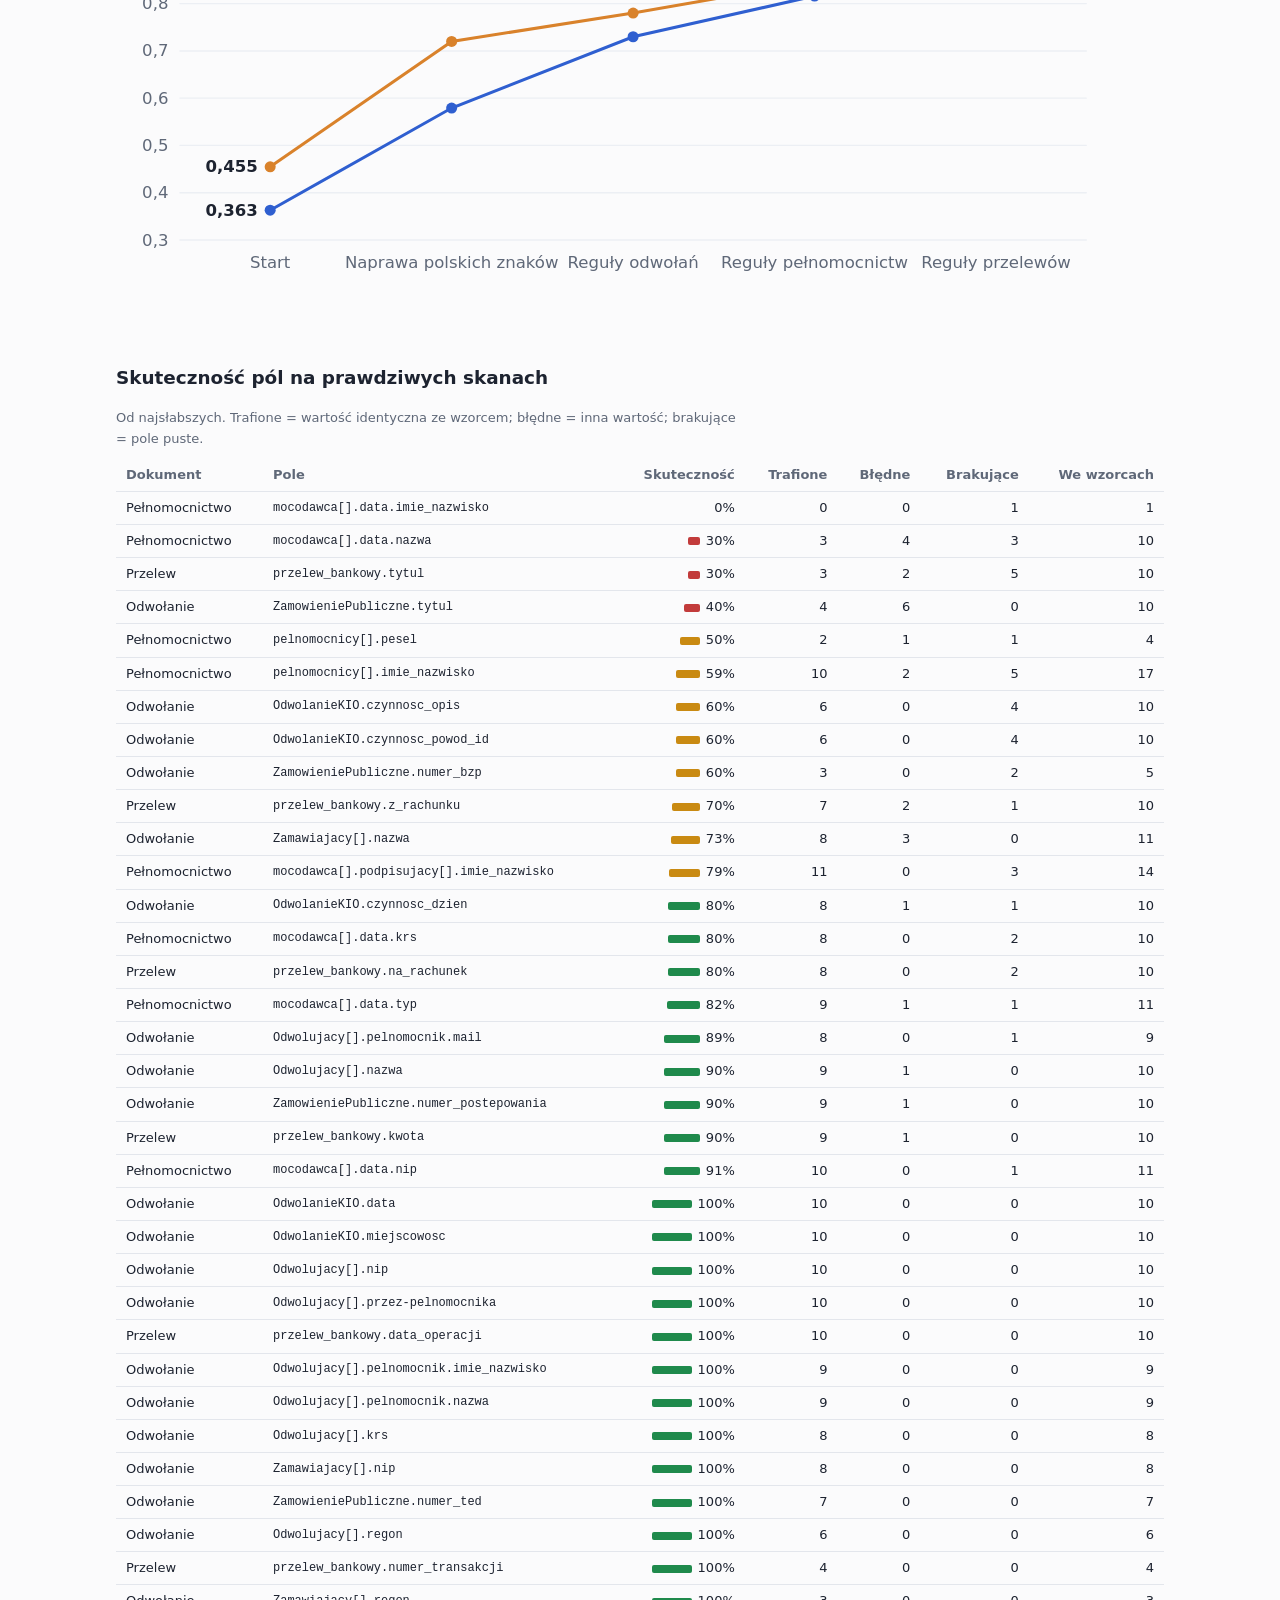
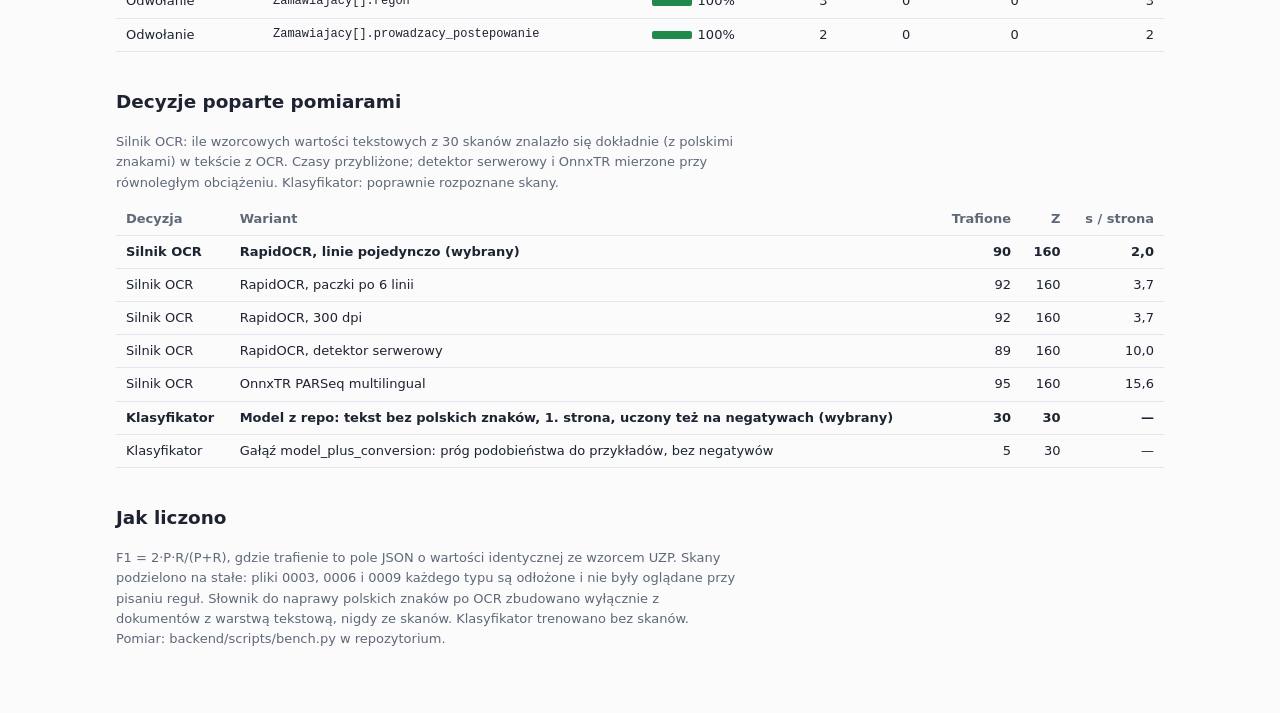
==== commit 8477c205: "fix(wyniki): fixed awkward UI generated artifacts" ====
--- a/docs/wyniki.html
+++ b/docs/wyniki.html
@@ -77,7 +77,7 @@
     <h2>Postęp optymalizacji na skanach</h2>
     <p>Odłożona część skanów rośnie razem z częścią roboczą, więc poprawki reguł działają ogólnie, a nie tylko na plikach, na których je pisano.</p>
     <div class="legend"><span><i style="background:var(--a1)"></i>Skany – część robocza (21)</span><span><i style="background:var(--a3)"></i>Skany – odłożone (9)</span><span><i style="background:var(--a2)"></i>Wszystko</span></div>
-    <svg viewBox="0 0 760 320" role="img" aria-label="F1 na skanach po kolejnych krokach optymalizacji"><line x1="46" x2="704" y1="256.0" y2="256.0" stroke="var(--grid)"/><text x="38" y="260.0" text-anchor="end" class="tick">0,3</text><line x1="46" x2="704" y1="221.7" y2="221.7" stroke="var(--grid)"/><text x="38" y="225.7" text-anchor="end" class="tick">0,4</text><line x1="46" x2="704" y1="187.4" y2="187.4" stroke="var(--grid)"/><text x="38" y="191.4" text-anchor="end" class="tick">0,5</text><line x1="46" x2="704" y1="153.1" y2="153.1" stroke="var(--grid)"/><text x="38" y="157.1" text-anchor="end" class="tick">0,6</text><line x1="46" x2="704" y1="118.9" y2="118.9" stroke="var(--grid)"/><text x="38" y="122.9" text-anchor="end" class="tick">0,7</text><line x1="46" x2="704" y1="84.6" y2="84.6" stroke="var(--grid)"/><text x="38" y="88.6" text-anchor="end" class="tick">0,8</text><line x1="46" x2="704" y1="50.3" y2="50.3" stroke="var(--grid)"/><text x="38" y="54.3" text-anchor="end" class="tick">0,9</text><line x1="46" x2="704" y1="16.0" y2="16.0" stroke="var(--grid)"/><text x="38" y="20.0" text-anchor="end" class="tick">1,0</text><text x="111.8" y="276" text-anchor="middle" class="tick">Start</text><text x="111.8" y="292" text-anchor="middle" class="tick mono">be28335</text><text x="243.4" y="276" text-anchor="middle" class="tick">Naprawa polskich znaków</text><text x="243.4" y="292" text-anchor="middle" class="tick mono">1e6e547</text><text x="375.0" y="276" text-anchor="middle" class="tick">Reguły odwołań</text><text x="375.0" y="292" text-anchor="middle" class="tick mono">4d9f366</text><text x="506.6" y="276" text-anchor="middle" class="tick">Reguły pełnomocnictw</text><text x="506.6" y="292" text-anchor="middle" class="tick mono">28a1052</text><text x="638.2" y="276" text-anchor="middle" class="tick">Reguły przelewów</text><text x="638.2" y="292" text-anchor="middle" class="tick mono">31e0f50</text><polyline points="111.8,234.4 243.4,160.3 375.0,108.6 506.6,79.1 638.2,68.5" fill="none" stroke="var(--a1)" stroke-width="2.2"/><circle cx="111.8" cy="234.4" r="4" fill="var(--a1)"><title>Start (po połączeniu gałęzi): 0,363</title></circle><circle cx="243.4" cy="160.3" r="4" fill="var(--a1)"><title>Naprawa polskich znaków po OCR: 0,579</title></circle><circle cx="375.0" cy="108.6" r="4" fill="var(--a1)"><title>Reguły odwołań dla skanów: 0,730</title></circle><circle cx="506.6" cy="79.1" r="4" fill="var(--a1)"><title>Reguły pełnomocnictw: 0,816</title></circle><circle cx="638.2" cy="68.5" r="4" fill="var(--a1)"><title>Reguły przelewów: 0,847</title></circle><text x="647.2" y="80.5" class="val">0,847</text><text x="102.8" y="238.4" text-anchor="end" class="val">0,363</text><polyline points="111.8,202.9 243.4,112.0 375.0,91.4 506.6,68.5 638.2,64.3" fill="none" stroke="var(--a3)" stroke-width="2.2"/><circle cx="111.8" cy="202.9" r="4" fill="var(--a3)"><title>Start (po połączeniu gałęzi): 0,455</title></circle><circle cx="243.4" cy="112.0" r="4" fill="var(--a3)"><title>Naprawa polskich znaków po OCR: 0,720</title></circle><circle cx="375.0" cy="91.4" r="4" fill="var(--a3)"><title>Reguły odwołań dla skanów: 0,780</title></circle><circle cx="506.6" cy="68.5" r="4" fill="var(--a3)"><title>Reguły pełnomocnictw: 0,847</title></circle><circle cx="638.2" cy="64.3" r="4" fill="var(--a3)"><title>Reguły przelewów: 0,859</title></circle><text x="647.2" y="58.3" class="val">0,859</text><text x="102.8" y="206.9" text-anchor="end" class="val">0,455</text><polyline points="111.8,37.3 243.4,31.8 375.0,27.7 506.6,24.6 638.2,23.5" fill="none" stroke="var(--a2)" stroke-width="2.2"/><circle cx="111.8" cy="37.3" r="4" fill="var(--a2)"><title>Start (po połączeniu gałęzi): 0,938</title></circle><circle cx="243.4" cy="31.8" r="4" fill="var(--a2)"><title>Naprawa polskich znaków po OCR: 0,954</title></circle><circle cx="375.0" cy="27.7" r="4" fill="var(--a2)"><title>Reguły odwołań dla skanów: 0,966</title></circle><circle cx="506.6" cy="24.6" r="4" fill="var(--a2)"><title>Reguły pełnomocnictw: 0,975</title></circle><circle cx="638.2" cy="23.5" r="4" fill="var(--a2)"><title>Reguły przelewów: 0,978</title></circle><text x="647.2" y="27.5" class="val">0,978</text><text x="102.8" y="41.3" text-anchor="end" class="val">0,938</text></svg>
+    <svg viewBox="0 0 760 320" role="img" aria-label="F1 na skanach po kolejnych krokach optymalizacji"><line x1="46" x2="704" y1="256.0" y2="256.0" stroke="var(--grid)"/><text x="38" y="260.0" text-anchor="end" class="tick">0,3</text><line x1="46" x2="704" y1="221.7" y2="221.7" stroke="var(--grid)"/><text x="38" y="225.7" text-anchor="end" class="tick">0,4</text><line x1="46" x2="704" y1="187.4" y2="187.4" stroke="var(--grid)"/><text x="38" y="191.4" text-anchor="end" class="tick">0,5</text><line x1="46" x2="704" y1="153.1" y2="153.1" stroke="var(--grid)"/><text x="38" y="157.1" text-anchor="end" class="tick">0,6</text><line x1="46" x2="704" y1="118.9" y2="118.9" stroke="var(--grid)"/><text x="38" y="122.9" text-anchor="end" class="tick">0,7</text><line x1="46" x2="704" y1="84.6" y2="84.6" stroke="var(--grid)"/><text x="38" y="88.6" text-anchor="end" class="tick">0,8</text><line x1="46" x2="704" y1="50.3" y2="50.3" stroke="var(--grid)"/><text x="38" y="54.3" text-anchor="end" class="tick">0,9</text><line x1="46" x2="704" y1="16.0" y2="16.0" stroke="var(--grid)"/><text x="38" y="20.0" text-anchor="end" class="tick">1,0</text><text x="111.8" y="276" text-anchor="middle" class="tick">Start</text><text x="111.8" y="292" text-anchor="middle" class="tick mono"></text><text x="243.4" y="276" text-anchor="middle" class="tick">Naprawa polskich znaków</text><text x="243.4" y="292" text-anchor="middle" class="tick mono"></text><text x="375.0" y="276" text-anchor="middle" class="tick">Reguły odwołań</text><text x="375.0" y="292" text-anchor="middle" class="tick mono"></text><text x="506.6" y="276" text-anchor="middle" class="tick">Reguły pełnomocnictw</text><text x="506.6" y="292" text-anchor="middle" class="tick mono"></text><text x="638.2" y="276" text-anchor="middle" class="tick">Reguły przelewów</text><text x="638.2" y="292" text-anchor="middle" class="tick mono"></text><polyline points="111.8,234.4 243.4,160.3 375.0,108.6 506.6,79.1 638.2,68.5" fill="none" stroke="var(--a1)" stroke-width="2.2"/><circle cx="111.8" cy="234.4" r="4" fill="var(--a1)"><title>Start (po połączeniu gałęzi): 0,363</title></circle><circle cx="243.4" cy="160.3" r="4" fill="var(--a1)"><title>Naprawa polskich znaków po OCR: 0,579</title></circle><circle cx="375.0" cy="108.6" r="4" fill="var(--a1)"><title>Reguły odwołań dla skanów: 0,730</title></circle><circle cx="506.6" cy="79.1" r="4" fill="var(--a1)"><title>Reguły pełnomocnictw: 0,816</title></circle><circle cx="638.2" cy="68.5" r="4" fill="var(--a1)"><title>Reguły przelewów: 0,847</title></circle><text x="647.2" y="80.5" class="val">0,847</text><text x="102.8" y="238.4" text-anchor="end" class="val">0,363</text><polyline points="111.8,202.9 243.4,112.0 375.0,91.4 506.6,68.5 638.2,64.3" fill="none" stroke="var(--a3)" stroke-width="2.2"/><circle cx="111.8" cy="202.9" r="4" fill="var(--a3)"><title>Start (po połączeniu gałęzi): 0,455</title></circle><circle cx="243.4" cy="112.0" r="4" fill="var(--a3)"><title>Naprawa polskich znaków po OCR: 0,720</title></circle><circle cx="375.0" cy="91.4" r="4" fill="var(--a3)"><title>Reguły odwołań dla skanów: 0,780</title></circle><circle cx="506.6" cy="68.5" r="4" fill="var(--a3)"><title>Reguły pełnomocnictw: 0,847</title></circle><circle cx="638.2" cy="64.3" r="4" fill="var(--a3)"><title>Reguły przelewów: 0,859</title></circle><text x="647.2" y="58.3" class="val">0,859</text><text x="102.8" y="206.9" text-anchor="end" class="val">0,455</text><polyline points="111.8,37.3 243.4,31.8 375.0,27.7 506.6,24.6 638.2,23.5" fill="none" stroke="var(--a2)" stroke-width="2.2"/><circle cx="111.8" cy="37.3" r="4" fill="var(--a2)"><title>Start (po połączeniu gałęzi): 0,938</title></circle><circle cx="243.4" cy="31.8" r="4" fill="var(--a2)"><title>Naprawa polskich znaków po OCR: 0,954</title></circle><circle cx="375.0" cy="27.7" r="4" fill="var(--a2)"><title>Reguły odwołań dla skanów: 0,966</title></circle><circle cx="506.6" cy="24.6" r="4" fill="var(--a2)"><title>Reguły pełnomocnictw: 0,975</title></circle><circle cx="638.2" cy="23.5" r="4" fill="var(--a2)"><title>Reguły przelewów: 0,978</title></circle><text x="647.2" y="27.5" class="val">0,978</text><text x="102.8" y="41.3" text-anchor="end" class="val">0,938</text></svg>
   </section>
 
   <section>
